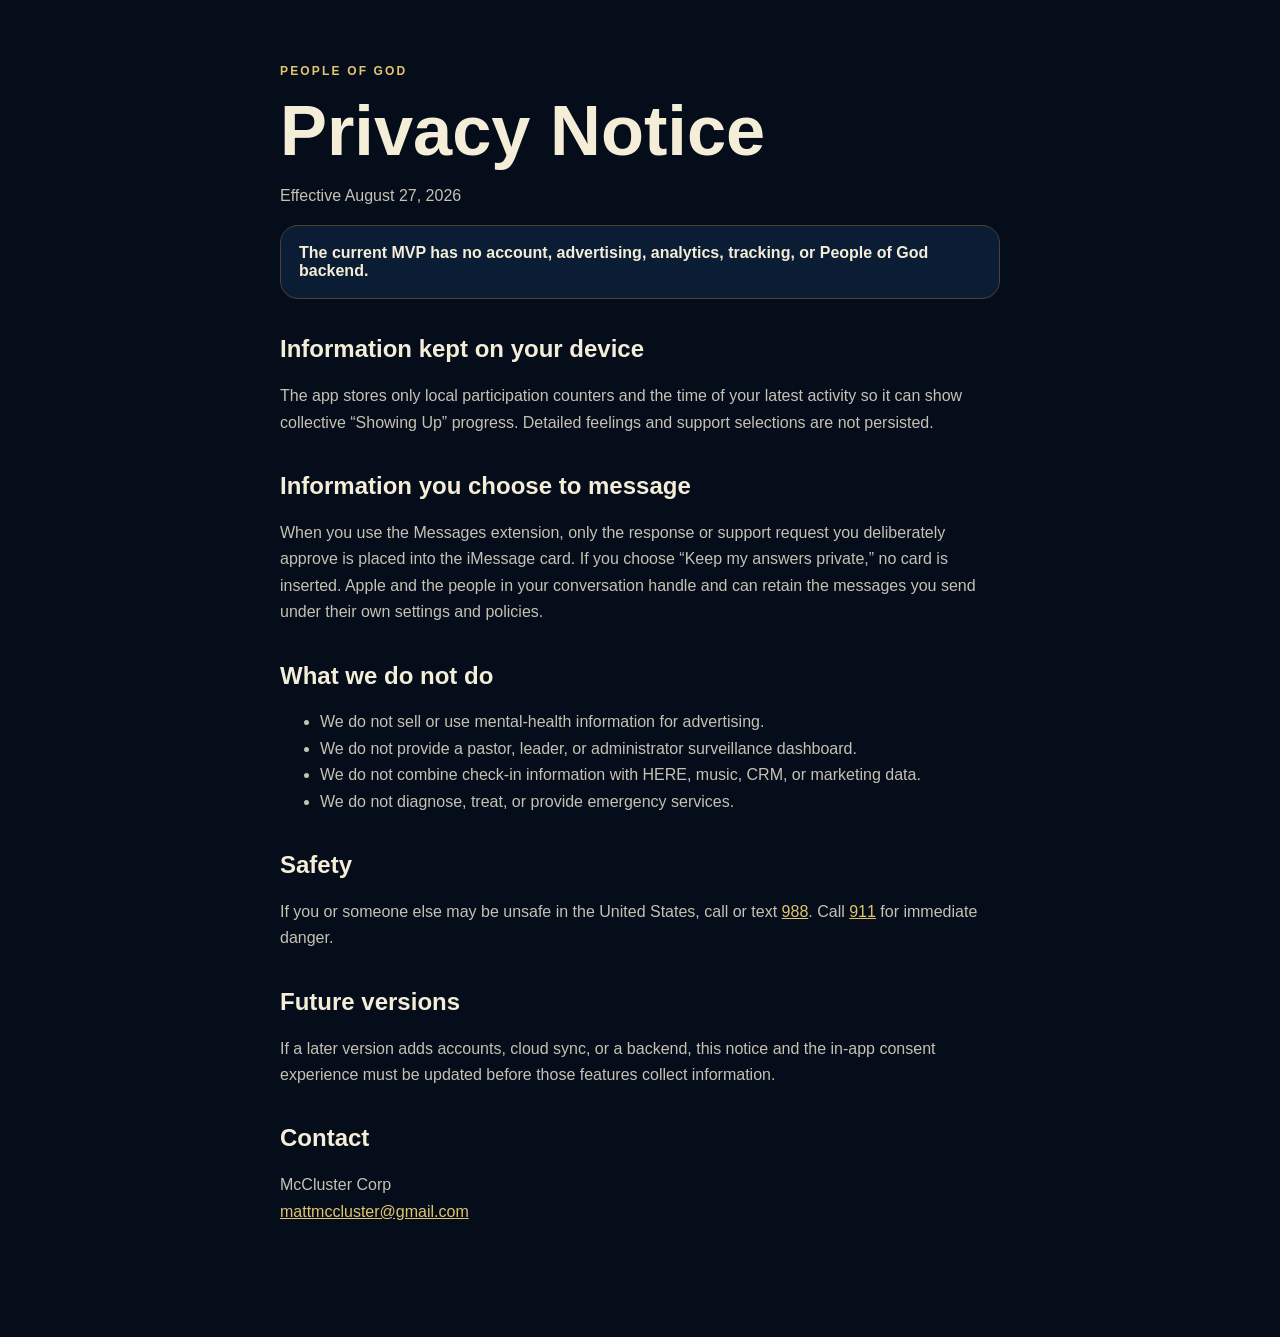
==== privacy.html @ 2fcb566e "Build People of God iPhone and iMessage MVP" ====
<!doctype html>
<html lang="en">
<head>
  <meta charset="utf-8">
  <meta name="viewport" content="width=device-width, initial-scale=1">
  <meta name="theme-color" content="#050d1b">
  <title>People of God Privacy Notice</title>
  <style>
    :root { color-scheme: dark; font-family: -apple-system, BlinkMacSystemFont, "Segoe UI", sans-serif; }
    body { margin: 0; background: #050d1b; color: #f4edd7; }
    main { max-width: 720px; margin: 0 auto; padding: 64px 22px 96px; }
    .kicker { color: #e3c56f; font-size: .75rem; font-weight: 800; letter-spacing: .18em; }
    h1 { font-size: clamp(2.4rem, 8vw, 4.4rem); line-height: .98; margin: 18px 0; }
    h2 { margin-top: 36px; color: #f4edd7; }
    p, li { color: #c5c2b3; line-height: 1.65; }
    a { color: #e3c56f; }
    .notice { padding: 18px; border: 1px solid #4e4330; border-radius: 18px; background: #0b1d34; }
  </style>
</head>
<body>
<main>
  <div class="kicker">PEOPLE OF GOD</div>
  <h1>Privacy Notice</h1>
  <p>Effective August 27, 2026</p>

  <div class="notice">
    <strong>The current MVP has no account, advertising, analytics, tracking, or People of God backend.</strong>
  </div>

  <h2>Information kept on your device</h2>
  <p>The app stores only local participation counters and the time of your latest activity so it can show collective “Showing Up” progress. Detailed feelings and support selections are not persisted.</p>

  <h2>Information you choose to message</h2>
  <p>When you use the Messages extension, only the response or support request you deliberately approve is placed into the iMessage card. If you choose “Keep my answers private,” no card is inserted. Apple and the people in your conversation handle and can retain the messages you send under their own settings and policies.</p>

  <h2>What we do not do</h2>
  <ul>
    <li>We do not sell or use mental-health information for advertising.</li>
    <li>We do not provide a pastor, leader, or administrator surveillance dashboard.</li>
    <li>We do not combine check-in information with HERE, music, CRM, or marketing data.</li>
    <li>We do not diagnose, treat, or provide emergency services.</li>
  </ul>

  <h2>Safety</h2>
  <p>If you or someone else may be unsafe in the United States, call or text <a href="tel:988">988</a>. Call <a href="tel:911">911</a> for immediate danger.</p>

  <h2>Future versions</h2>
  <p>If a later version adds accounts, cloud sync, or a backend, this notice and the in-app consent experience must be updated before those features collect information.</p>

  <h2>Contact</h2>
  <p>McCluster Corp<br><a href="mailto:mattmccluster@gmail.com">mattmccluster@gmail.com</a></p>
</main>
</body>
</html>
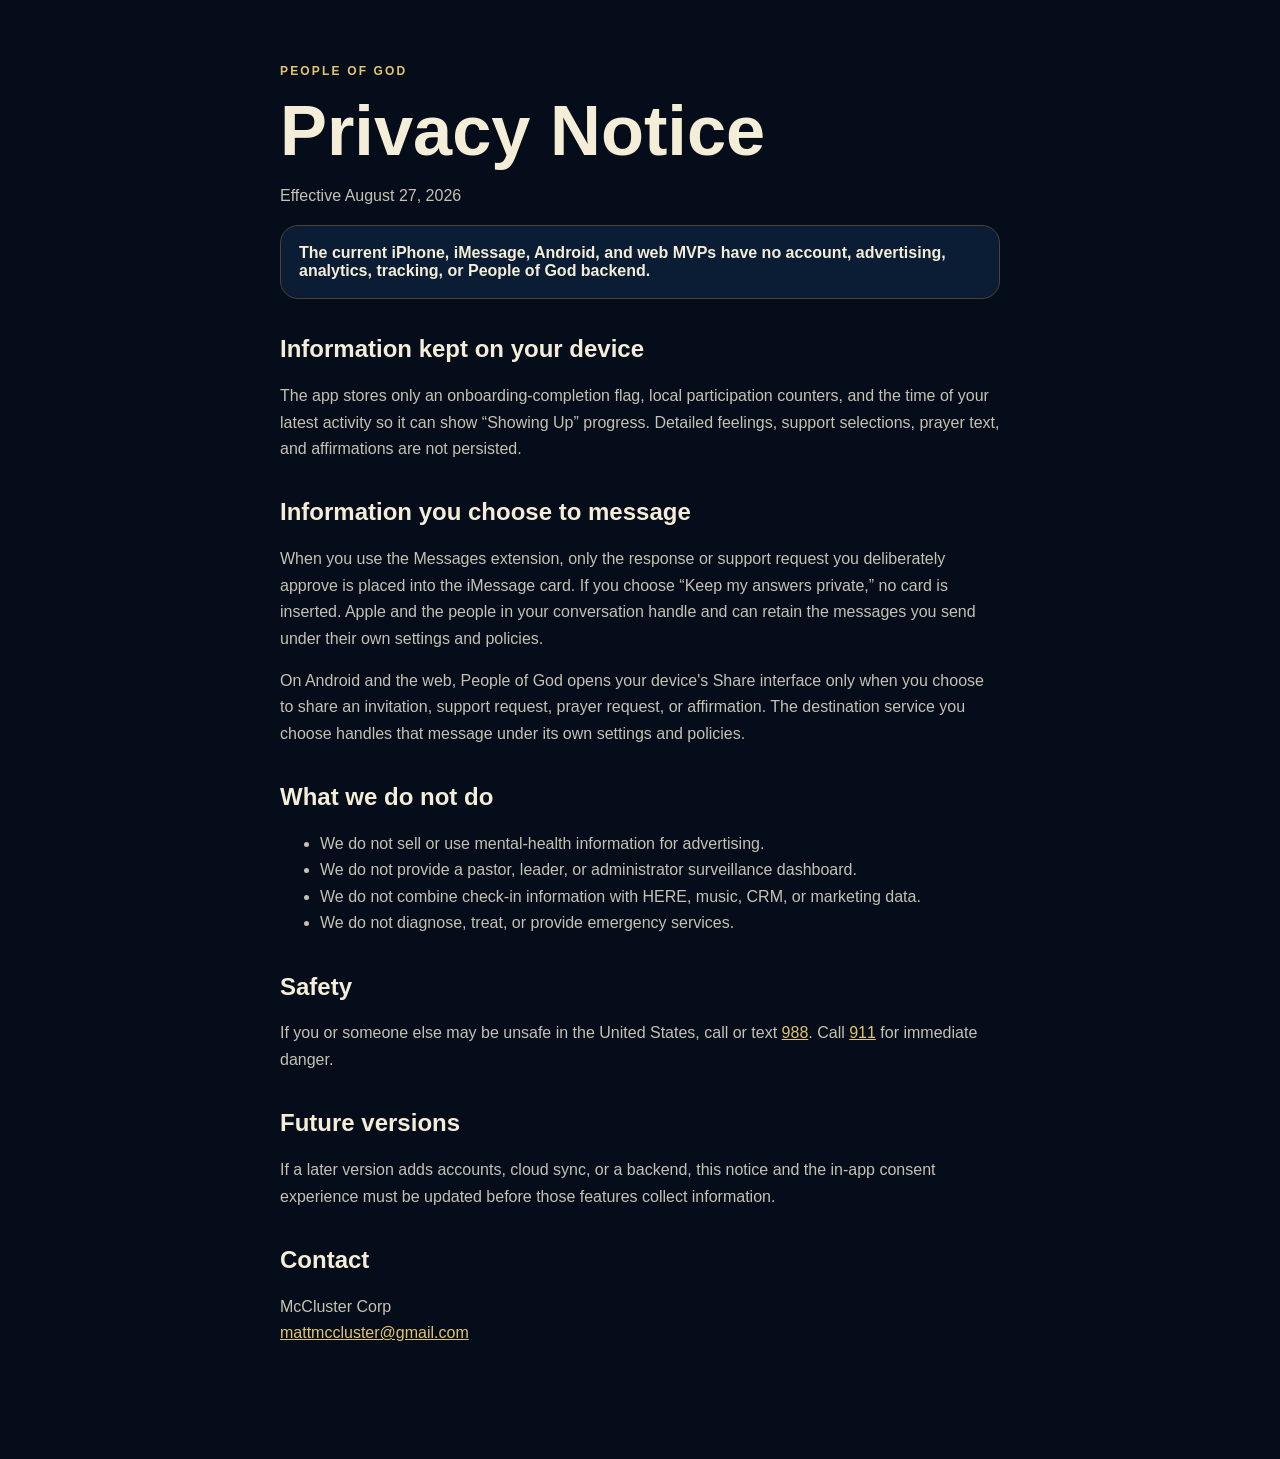
==== commit b409e00d: "Add live Android PWA and native screenshot exports" ====
--- a/privacy.html
+++ b/privacy.html
@@ -24,14 +24,15 @@
   <p>Effective August 27, 2026</p>
 
   <div class="notice">
-    <strong>The current MVP has no account, advertising, analytics, tracking, or People of God backend.</strong>
+    <strong>The current iPhone, iMessage, Android, and web MVPs have no account, advertising, analytics, tracking, or People of God backend.</strong>
   </div>
 
   <h2>Information kept on your device</h2>
-  <p>The app stores only local participation counters and the time of your latest activity so it can show collective “Showing Up” progress. Detailed feelings and support selections are not persisted.</p>
+  <p>The app stores only an onboarding-completion flag, local participation counters, and the time of your latest activity so it can show “Showing Up” progress. Detailed feelings, support selections, prayer text, and affirmations are not persisted.</p>
 
   <h2>Information you choose to message</h2>
   <p>When you use the Messages extension, only the response or support request you deliberately approve is placed into the iMessage card. If you choose “Keep my answers private,” no card is inserted. Apple and the people in your conversation handle and can retain the messages you send under their own settings and policies.</p>
+  <p>On Android and the web, People of God opens your device's Share interface only when you choose to share an invitation, support request, prayer request, or affirmation. The destination service you choose handles that message under its own settings and policies.</p>
 
   <h2>What we do not do</h2>
   <ul>
